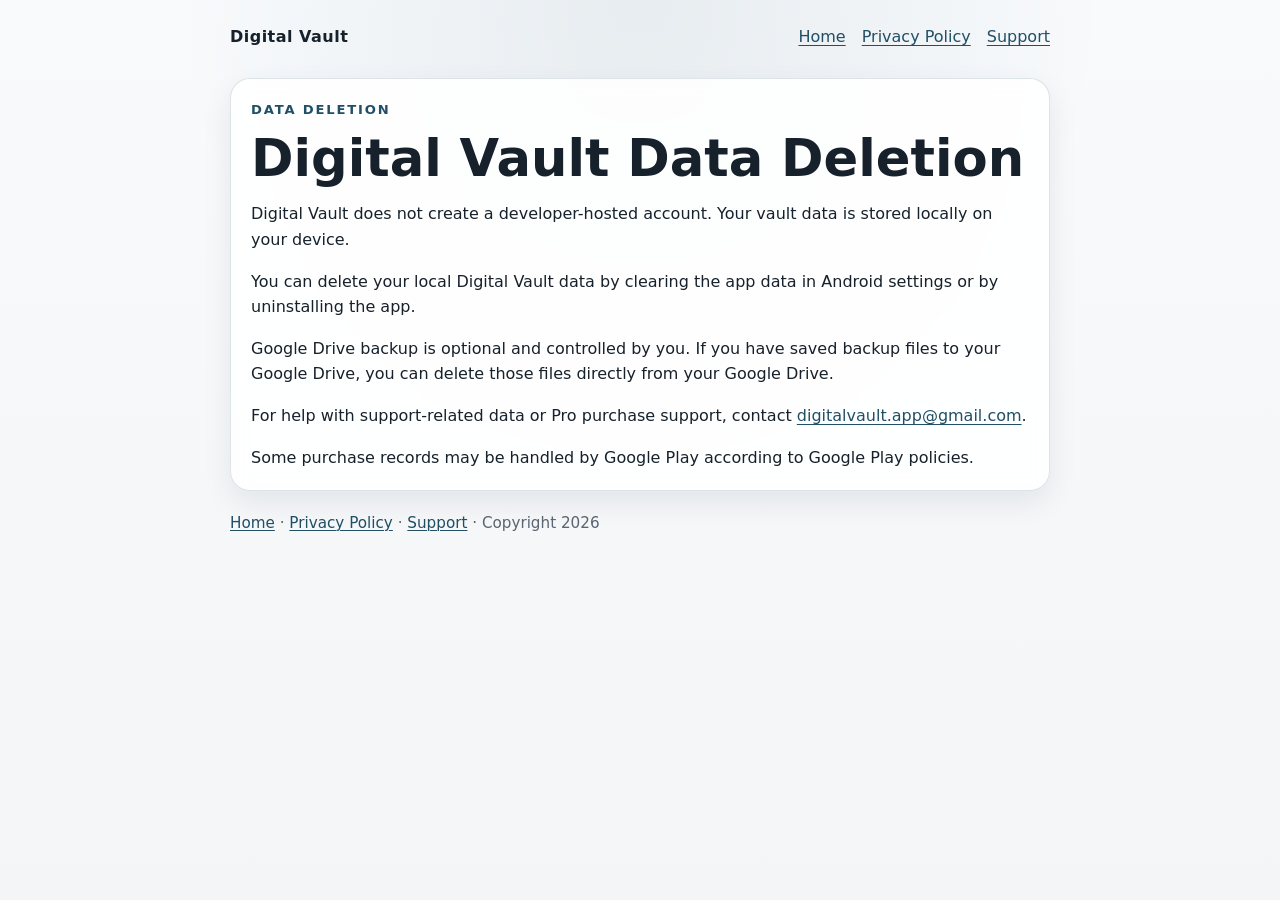
==== data-deletion/index.html @ ee445d63 "Add data deletion page" ====
<!doctype html>
<html lang="en">
<head>
  <meta charset="utf-8">
  <meta name="viewport" content="width=device-width, initial-scale=1">
  <title>Digital Vault Data Deletion</title>
  <meta name="description" content="Data deletion information for Digital Vault.">
  <link rel="stylesheet" href="../assets/styles.css">
</head>
<body>
  <div class="page-shell page-shell-narrow">
    <header class="site-header">
      <a class="brand" href="../">Digital Vault</a>
      <nav class="site-nav" aria-label="Primary">
        <a href="../">Home</a>
        <a href="../privacy/">Privacy Policy</a>
        <a href="../support/">Support</a>
      </nav>
    </header>

    <main class="card page-content">
      <p class="eyebrow">Data deletion</p>
      <h1>Digital Vault Data Deletion</h1>
      <p>
        Digital Vault does not create a developer-hosted account. Your vault data is stored locally on your device.
      </p>
      <p>
        You can delete your local Digital Vault data by clearing the app data in Android settings or by uninstalling
        the app.
      </p>
      <p>
        Google Drive backup is optional and controlled by you. If you have saved backup files to your Google Drive,
        you can delete those files directly from your Google Drive.
      </p>
      <p>
        For help with support-related data or Pro purchase support, contact
        <a href="mailto:digitalvault.app@gmail.com">digitalvault.app@gmail.com</a>.
      </p>
      <p>
        Some purchase records may be handled by Google Play according to Google Play policies.
      </p>
    </main>

    <footer class="site-footer">
      <p>
        <a href="../">Home</a>
        <span aria-hidden="true">&middot;</span>
        <a href="../privacy/">Privacy Policy</a>
        <span aria-hidden="true">&middot;</span>
        <a href="../support/">Support</a>
        <span aria-hidden="true">&middot;</span>
        <span>Copyright 2026</span>
      </p>
    </footer>
  </div>
</body>
</html>
---- assets/styles.css ----
:root {
  color-scheme: light;
  --bg: #f3f5f7;
  --panel: rgba(255, 255, 255, 0.88);
  --text: #17212b;
  --muted: #5b6672;
  --border: #d9e0e7;
  --accent: #214f66;
  --accent-strong: #163848;
  --shadow: 0 12px 30px rgba(18, 31, 45, 0.08);
}

* {
  box-sizing: border-box;
}

html {
  scroll-behavior: smooth;
}

body {
  margin: 0;
  font-family: system-ui, -apple-system, BlinkMacSystemFont, "Segoe UI", sans-serif;
  line-height: 1.6;
  color: var(--text);
  background:
    radial-gradient(circle at top, rgba(33, 79, 102, 0.08), transparent 42%),
    linear-gradient(180deg, #f8fafc 0%, var(--bg) 100%);
  min-height: 100vh;
}

a {
  color: var(--accent);
  text-decoration-thickness: 0.08em;
  text-underline-offset: 0.16em;
}

a:hover {
  color: var(--accent-strong);
}

.page-shell {
  width: min(1100px, calc(100% - 2rem));
  margin: 0 auto;
  padding: 1rem 0 2rem;
}

.page-shell-narrow {
  width: min(820px, calc(100% - 2rem));
}

.site-header,
.site-footer {
  display: flex;
  align-items: center;
  justify-content: space-between;
  gap: 1rem;
}

.site-header {
  padding: 0.5rem 0 1.25rem;
}

.site-footer {
  padding: 1.25rem 0 0.5rem;
  color: var(--muted);
  flex-wrap: wrap;
  font-size: 0.95rem;
}

.brand {
  color: var(--text);
  text-decoration: none;
  font-weight: 700;
  letter-spacing: 0.03em;
}

.site-nav {
  display: flex;
  gap: 1rem;
  flex-wrap: wrap;
}

.card {
  background: var(--panel);
  border: 1px solid rgba(217, 224, 231, 0.9);
  border-radius: 20px;
  box-shadow: var(--shadow);
  backdrop-filter: blur(8px);
}

.hero {
  padding: clamp(1.5rem, 4vw, 3rem);
}

.eyebrow {
  margin: 0 0 0.75rem;
  font-size: 0.82rem;
  letter-spacing: 0.14em;
  text-transform: uppercase;
  color: var(--accent);
  font-weight: 700;
}

h1,
h2,
h3,
p {
  margin-top: 0;
}

h1 {
  font-size: clamp(2.1rem, 4vw, 4rem);
  line-height: 1.05;
  margin-bottom: 1rem;
}

h2 {
  font-size: clamp(1.35rem, 2vw, 1.9rem);
  line-height: 1.2;
  margin-bottom: 0.65rem;
}

h3 {
  font-size: 1.05rem;
  line-height: 1.3;
  margin-bottom: 0.55rem;
}

.lead {
  font-size: 1.07rem;
  color: var(--muted);
  max-width: 62ch;
}

.section-heading {
  margin-bottom: 1rem;
}

.section-lead {
  color: var(--muted);
  max-width: 68ch;
  margin-bottom: 0;
}

.hero-links {
  display: flex;
  gap: 0.85rem;
  flex-wrap: wrap;
  margin-top: 1.5rem;
}

.vault-note {
  margin: 1rem 0 0;
  padding-top: 1rem;
  border-top: 1px solid rgba(217, 224, 231, 0.9);
  color: var(--muted);
  font-size: 0.98rem;
}

.button {
  display: inline-flex;
  align-items: center;
  justify-content: center;
  min-height: 2.75rem;
  padding: 0.7rem 1rem;
  border-radius: 999px;
  border: 1px solid var(--border);
  text-decoration: none;
  font-weight: 600;
}

.button-primary {
  color: #fff;
  background: var(--accent);
  border-color: transparent;
}

.button-primary:hover {
  color: #fff;
  background: var(--accent-strong);
}

.button-secondary {
  color: var(--text);
  background: rgba(255, 255, 255, 0.75);
}

.feature-section {
  margin-top: 1rem;
}

.feature-grid {
  display: grid;
  grid-template-columns: repeat(auto-fit, minmax(220px, 1fr));
  gap: 1rem;
}

.feature-card,
.page-content {
  padding: 1.25rem;
}

.page-content {
  margin-top: 0.5rem;
}

.page-content a {
  overflow-wrap: anywhere;
}

.page-content h2 {
  margin-top: 1.5rem;
}

.page-content p:last-child {
  margin-bottom: 0;
}

.muted {
  color: var(--muted);
}

.android-first {
  margin-top: 1rem;
  padding: 1.25rem;
}

.android-first p:last-child {
  margin-bottom: 0;
}

ul {
  padding-left: 1.2rem;
}

li + li {
  margin-top: 0.35rem;
}

@media (max-width: 800px) {
  .site-header,
  .site-footer {
    align-items: flex-start;
    flex-direction: column;
  }

  .page-shell {
    width: min(1100px, calc(100% - 1.25rem));
  }
}
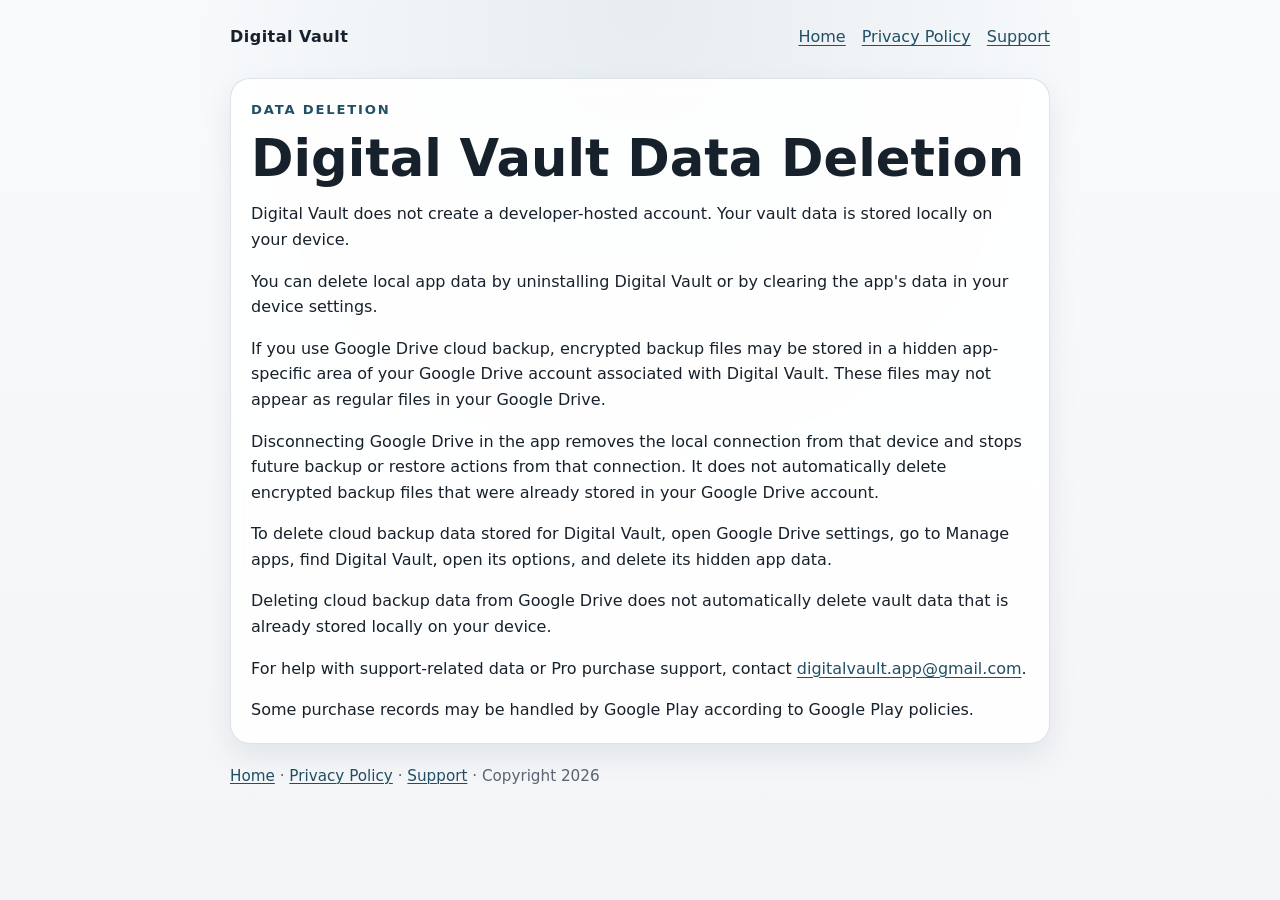
==== commit 715e028c: "Clarify Google Drive backup data deletion policy" ====
--- a/data-deletion/index.html
+++ b/data-deletion/index.html
@@ -25,12 +25,25 @@
         Digital Vault does not create a developer-hosted account. Your vault data is stored locally on your device.
       </p>
       <p>
-        You can delete your local Digital Vault data by clearing the app data in Android settings or by uninstalling
-        the app.
+        You can delete local app data by uninstalling Digital Vault or by clearing the app's data in your device settings.
       </p>
       <p>
-        Google Drive backup is optional and controlled by you. If you have saved backup files to your Google Drive,
-        you can delete those files directly from your Google Drive.
+        If you use Google Drive cloud backup, encrypted backup files may be stored in a hidden app-specific area of
+        your Google Drive account associated with Digital Vault. These files may not appear as regular files in your
+        Google Drive.
+      </p>
+      <p>
+        Disconnecting Google Drive in the app removes the local connection from that device and stops future backup or
+        restore actions from that connection. It does not automatically delete encrypted backup files that were already
+        stored in your Google Drive account.
+      </p>
+      <p>
+        To delete cloud backup data stored for Digital Vault, open Google Drive settings, go to Manage apps, find
+        Digital Vault, open its options, and delete its hidden app data.
+      </p>
+      <p>
+        Deleting cloud backup data from Google Drive does not automatically delete vault data that is already stored
+        locally on your device.
       </p>
       <p>
         For help with support-related data or Pro purchase support, contact
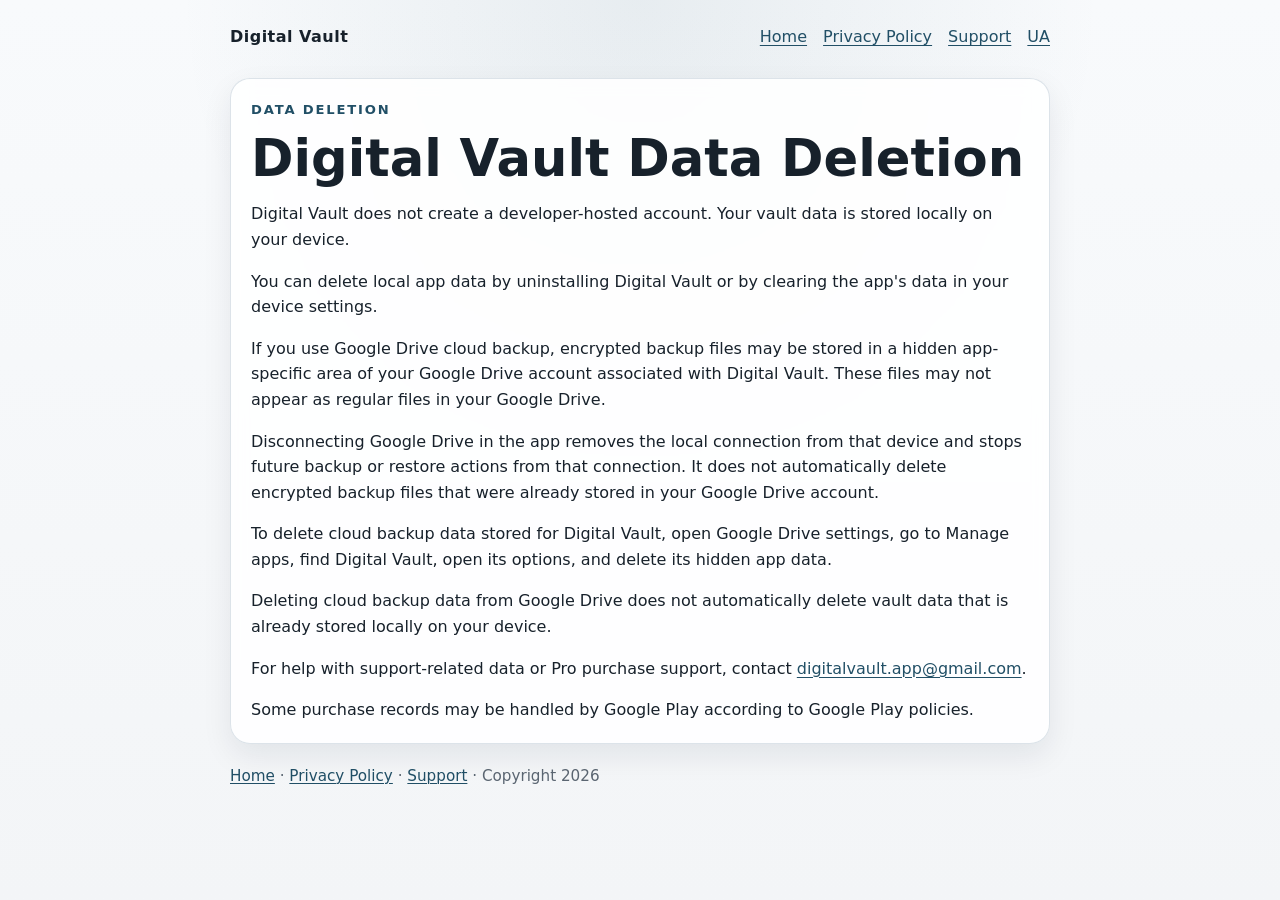
==== commit 5e8bb50f: "Add Ukrainian localized website version and language switchers on all pages" ====
--- a/data-deletion/index.html
+++ b/data-deletion/index.html
@@ -15,6 +15,7 @@
         <a href="../">Home</a>
         <a href="../privacy/">Privacy Policy</a>
         <a href="../support/">Support</a>
+        <a href="../ua/data-deletion/">UA</a>
       </nav>
     </header>
 
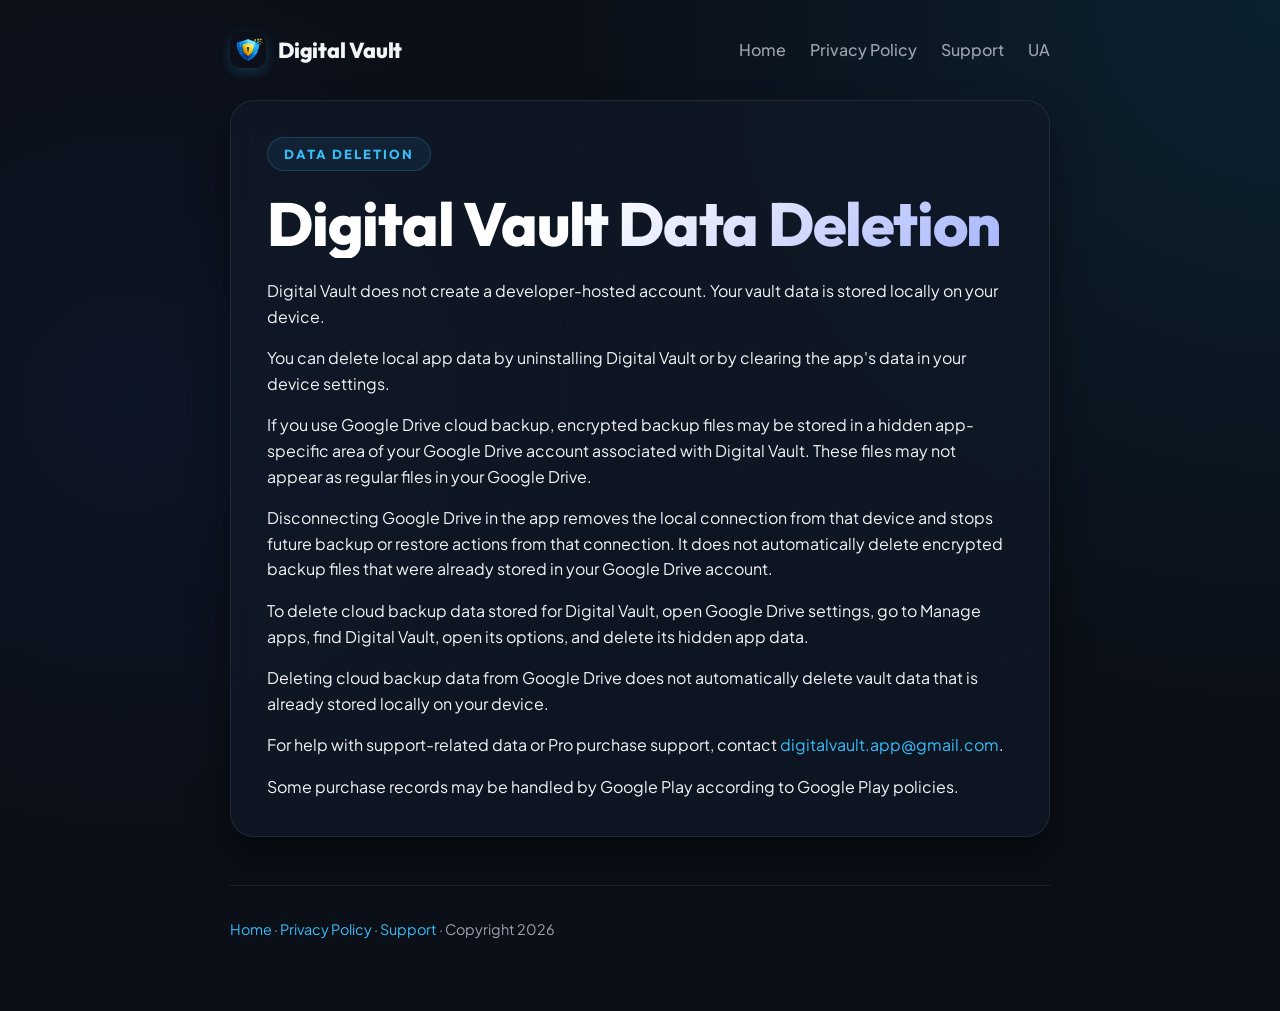
==== commit b7a2bf2a: "feat: Add app logo and apply premium modern dark theme style changes" ====
--- a/data-deletion/index.html
+++ b/data-deletion/index.html
@@ -10,7 +10,10 @@
 <body>
   <div class="page-shell page-shell-narrow">
     <header class="site-header">
-      <a class="brand" href="../">Digital Vault</a>
+      <a class="brand" href="../">
+        <img src="../assets/app_icon.png" alt="Digital Vault Logo">
+        <span>Digital Vault</span>
+      </a>
       <nav class="site-nav" aria-label="Primary">
         <a href="../">Home</a>
         <a href="../privacy/">Privacy Policy</a>
--- a/assets/styles.css
+++ b/assets/styles.css
@@ -1,13 +1,16 @@
+@import url('https://fonts.googleapis.com/css2?family=Outfit:wght@300;400;500;600;700;800&family=Plus+Jakarta+Sans:wght@300;400;500;600;700&display=swap');
+
 :root {
-  color-scheme: light;
-  --bg: #f3f5f7;
-  --panel: rgba(255, 255, 255, 0.88);
-  --text: #17212b;
-  --muted: #5b6672;
-  --border: #d9e0e7;
-  --accent: #214f66;
-  --accent-strong: #163848;
-  --shadow: 0 12px 30px rgba(18, 31, 45, 0.08);
+  color-scheme: dark;
+  --bg: #0b0f17;
+  --panel: rgba(17, 24, 39, 0.75);
+  --text: #f3f4f6;
+  --muted: #9ca3af;
+  --border: rgba(255, 255, 255, 0.08);
+  --accent: #38bdf8;
+  --accent-strong: #0ea5e9;
+  --accent-glow: rgba(56, 189, 248, 0.12);
+  --shadow: 0 20px 40px rgba(0, 0, 0, 0.45);
 }
 
 * {
@@ -20,19 +23,20 @@
 
 body {
   margin: 0;
-  font-family: system-ui, -apple-system, BlinkMacSystemFont, "Segoe UI", sans-serif;
+  font-family: 'Plus Jakarta Sans', -apple-system, BlinkMacSystemFont, "Segoe UI", Roboto, sans-serif;
   line-height: 1.6;
   color: var(--text);
-  background:
-    radial-gradient(circle at top, rgba(33, 79, 102, 0.08), transparent 42%),
-    linear-gradient(180deg, #f8fafc 0%, var(--bg) 100%);
+  background: 
+    radial-gradient(circle at top right, rgba(14, 165, 233, 0.12), transparent 45%),
+    radial-gradient(circle at 10% 40%, rgba(37, 99, 235, 0.08), transparent 35%),
+    var(--bg);
   min-height: 100vh;
 }
 
 a {
   color: var(--accent);
-  text-decoration-thickness: 0.08em;
-  text-underline-offset: 0.16em;
+  text-decoration: none;
+  transition: color 0.2s ease;
 }
 
 a:hover {
@@ -42,7 +46,7 @@
 .page-shell {
   width: min(1100px, calc(100% - 2rem));
   margin: 0 auto;
-  padding: 1rem 0 2rem;
+  padding: 1.5rem 0 3rem;
 }
 
 .page-shell-narrow {
@@ -58,48 +62,105 @@
 }
 
 .site-header {
-  padding: 0.5rem 0 1.25rem;
+  padding: 0.5rem 0 2rem;
 }
 
 .site-footer {
-  padding: 1.25rem 0 0.5rem;
+  margin-top: 3rem;
+  padding: 2rem 0 0.5rem;
+  border-top: 1px solid var(--border);
   color: var(--muted);
   flex-wrap: wrap;
-  font-size: 0.95rem;
+  font-size: 0.9rem;
 }
 
 .brand {
   color: var(--text);
   text-decoration: none;
-  font-weight: 700;
-  letter-spacing: 0.03em;
+  font-weight: 800;
+  letter-spacing: -0.01em;
+  font-family: 'Outfit', sans-serif;
+  display: inline-flex;
+  align-items: center;
+  gap: 0.75rem;
+  font-size: 1.35rem;
+}
+
+.brand img {
+  width: 36px;
+  height: 36px;
+  border-radius: 10px;
+  box-shadow: 0 4px 12px rgba(56, 189, 248, 0.2);
 }
 
 .site-nav {
   display: flex;
-  gap: 1rem;
+  gap: 1.5rem;
   flex-wrap: wrap;
+  align-items: center;
+}
+
+.site-nav a {
+  color: var(--muted);
+  font-weight: 500;
+}
+
+.site-nav a:hover {
+  color: var(--accent);
+}
+
+.site-nav a.lang-switch {
+  background: rgba(255, 255, 255, 0.05);
+  border: 1px solid var(--border);
+  padding: 0.3rem 0.65rem;
+  border-radius: 6px;
+  font-size: 0.85rem;
+}
+
+.site-nav a.lang-switch:hover {
+  background: var(--accent-glow);
+  border-color: var(--accent);
 }
 
 .card {
   background: var(--panel);
-  border: 1px solid rgba(217, 224, 231, 0.9);
-  border-radius: 20px;
+  border: 1px solid var(--border);
+  border-radius: 28px;
   box-shadow: var(--shadow);
-  backdrop-filter: blur(8px);
+  backdrop-filter: blur(16px);
+  transition: transform 0.3s cubic-bezier(0.16, 1, 0.3, 1), border-color 0.3s ease, box-shadow 0.3s ease;
 }
 
 .hero {
-  padding: clamp(1.5rem, 4vw, 3rem);
+  padding: clamp(2.5rem, 6vw, 4.5rem) clamp(1.5rem, 4vw, 3rem);
+  text-align: center;
+  display: flex;
+  flex-direction: column;
+  align-items: center;
+  position: relative;
+  overflow: hidden;
+  background: radial-gradient(circle at bottom, rgba(56, 189, 248, 0.07), transparent 60%), var(--panel);
+}
+
+.hero:hover {
+  transform: translateY(-2px);
+  border-color: rgba(56, 189, 248, 0.2);
+  box-shadow: 0 30px 60px rgba(0, 0, 0, 0.5), 0 0 30px rgba(56, 189, 248, 0.05);
 }
 
 .eyebrow {
-  margin: 0 0 0.75rem;
+  margin: 0 0 1.25rem;
   font-size: 0.82rem;
-  letter-spacing: 0.14em;
+  letter-spacing: 0.15em;
   text-transform: uppercase;
   color: var(--accent);
   font-weight: 700;
+  background: rgba(56, 189, 248, 0.08);
+  padding: 0.35rem 1rem;
+  border-radius: 999px;
+  border: 1px solid rgba(56, 189, 248, 0.2);
+  display: inline-block;
+  font-family: 'Outfit', sans-serif;
 }
 
 h1,
@@ -109,100 +170,140 @@
   margin-top: 0;
 }
 
+h1, h2, h3 {
+  font-family: 'Outfit', sans-serif;
+}
+
 h1 {
-  font-size: clamp(2.1rem, 4vw, 4rem);
-  line-height: 1.05;
-  margin-bottom: 1rem;
+  font-size: clamp(2.2rem, 5vw, 3.8rem);
+  line-height: 1.1;
+  margin-bottom: 1.25rem;
+  background: linear-gradient(135deg, #ffffff 40%, #a5b4fc 100%);
+  -webkit-background-clip: text;
+  -webkit-text-fill-color: transparent;
+  font-weight: 800;
+  letter-spacing: -0.02em;
 }
 
 h2 {
-  font-size: clamp(1.35rem, 2vw, 1.9rem);
+  font-size: clamp(1.6rem, 3vw, 2.2rem);
   line-height: 1.2;
+  margin-bottom: 0.85rem;
+  background: linear-gradient(135deg, #ffffff 60%, #9ca3af 100%);
+  -webkit-background-clip: text;
+  -webkit-text-fill-color: transparent;
+  font-weight: 700;
+  letter-spacing: -0.01em;
+}
+
+h3 {
+  font-size: 1.2rem;
+  line-height: 1.3;
   margin-bottom: 0.65rem;
-}
-
-h3 {
+  color: #ffffff;
+}
+
+.lead {
+  font-size: 1.15rem;
+  color: var(--muted);
+  max-width: 60ch;
+  line-height: 1.6;
+}
+
+.section-heading {
+  margin: 4rem 0 2rem;
+  text-align: center;
+}
+
+.section-heading .eyebrow {
+  margin-bottom: 0.85rem;
+}
+
+.section-lead {
+  color: var(--muted);
+  max-width: 64ch;
+  margin: 0 auto;
   font-size: 1.05rem;
-  line-height: 1.3;
-  margin-bottom: 0.55rem;
-}
-
-.lead {
-  font-size: 1.07rem;
-  color: var(--muted);
-  max-width: 62ch;
-}
-
-.section-heading {
-  margin-bottom: 1rem;
-}
-
-.section-lead {
-  color: var(--muted);
-  max-width: 68ch;
-  margin-bottom: 0;
 }
 
 .hero-links {
   display: flex;
-  gap: 0.85rem;
+  gap: 1rem;
   flex-wrap: wrap;
-  margin-top: 1.5rem;
+  margin-top: 2rem;
+  justify-content: center;
 }
 
 .vault-note {
-  margin: 1rem 0 0;
-  padding-top: 1rem;
-  border-top: 1px solid rgba(217, 224, 231, 0.9);
-  color: var(--muted);
-  font-size: 0.98rem;
+  margin: 2rem 0 0;
+  padding-top: 1.5rem;
+  border-top: 1px solid var(--border);
+  color: var(--muted);
+  font-size: 0.9rem;
 }
 
 .button {
   display: inline-flex;
   align-items: center;
   justify-content: center;
-  min-height: 2.75rem;
-  padding: 0.7rem 1rem;
+  min-height: 3.25rem;
+  padding: 0.85rem 2rem;
   border-radius: 999px;
-  border: 1px solid var(--border);
-  text-decoration: none;
   font-weight: 600;
+  transition: all 0.2s cubic-bezier(0.16, 1, 0.3, 1);
+  font-size: 1rem;
 }
 
 .button-primary {
-  color: #fff;
-  background: var(--accent);
-  border-color: transparent;
+  color: #0b0f17;
+  background: linear-gradient(135deg, var(--accent) 0%, #60a5fa 100%);
+  border: none;
+  box-shadow: 0 6px 20px rgba(56, 189, 248, 0.25);
 }
 
 .button-primary:hover {
-  color: #fff;
-  background: var(--accent-strong);
+  transform: translateY(-2px);
+  box-shadow: 0 10px 25px rgba(56, 189, 248, 0.4);
+  background: linear-gradient(135deg, #0ea5e9 0%, #3b82f6 100%);
+  color: #ffffff;
 }
 
 .button-secondary {
   color: var(--text);
-  background: rgba(255, 255, 255, 0.75);
+  background: rgba(255, 255, 255, 0.05);
+  border: 1px solid var(--border);
+}
+
+.button-secondary:hover {
+  background: rgba(255, 255, 255, 0.09);
+  transform: translateY(-2px);
+  border-color: rgba(255, 255, 255, 0.2);
 }
 
 .feature-section {
-  margin-top: 1rem;
+  margin-top: 1.5rem;
 }
 
 .feature-grid {
   display: grid;
-  grid-template-columns: repeat(auto-fit, minmax(220px, 1fr));
-  gap: 1rem;
-}
-
-.feature-card,
+  grid-template-columns: repeat(auto-fit, minmax(280px, 1fr));
+  gap: 1.25rem;
+}
+
+.feature-card {
+  padding: 1.75rem;
+  border-radius: 24px;
+}
+
+.feature-card:hover {
+  transform: translateY(-4px);
+  border-color: rgba(56, 189, 248, 0.25);
+  box-shadow: 0 25px 50px rgba(0, 0, 0, 0.5), 0 0 25px rgba(56, 189, 248, 0.07);
+}
+
 .page-content {
-  padding: 1.25rem;
-}
-
-.page-content {
-  margin-top: 0.5rem;
+  padding: 2.25rem 2.25rem;
+  border-radius: 24px;
 }
 
 .page-content a {
@@ -210,7 +311,9 @@
 }
 
 .page-content h2 {
-  margin-top: 1.5rem;
+  margin-top: 2rem;
+  color: #ffffff;
+  font-size: 1.45rem;
 }
 
 .page-content p:last-child {
@@ -222,12 +325,20 @@
 }
 
 .android-first {
-  margin-top: 1rem;
-  padding: 1.25rem;
-}
-
-.android-first p:last-child {
-  margin-bottom: 0;
+  margin-top: 2rem;
+  padding: 2rem;
+  text-align: center;
+  background: radial-gradient(circle at top left, rgba(56, 189, 248, 0.04), transparent 50%), var(--panel);
+}
+
+.android-first .eyebrow {
+  margin-bottom: 1rem;
+}
+
+.android-first p {
+  max-width: 64ch;
+  margin: 0 auto;
+  color: var(--muted);
 }
 
 ul {
@@ -235,7 +346,7 @@
 }
 
 li + li {
-  margin-top: 0.35rem;
+  margin-top: 0.45rem;
 }
 
 @media (max-width: 800px) {
@@ -243,9 +354,10 @@
   .site-footer {
     align-items: flex-start;
     flex-direction: column;
+    gap: 1.25rem;
   }
 
   .page-shell {
-    width: min(1100px, calc(100% - 1.25rem));
+    width: min(1100px, calc(100% - 1.5rem));
   }
 }
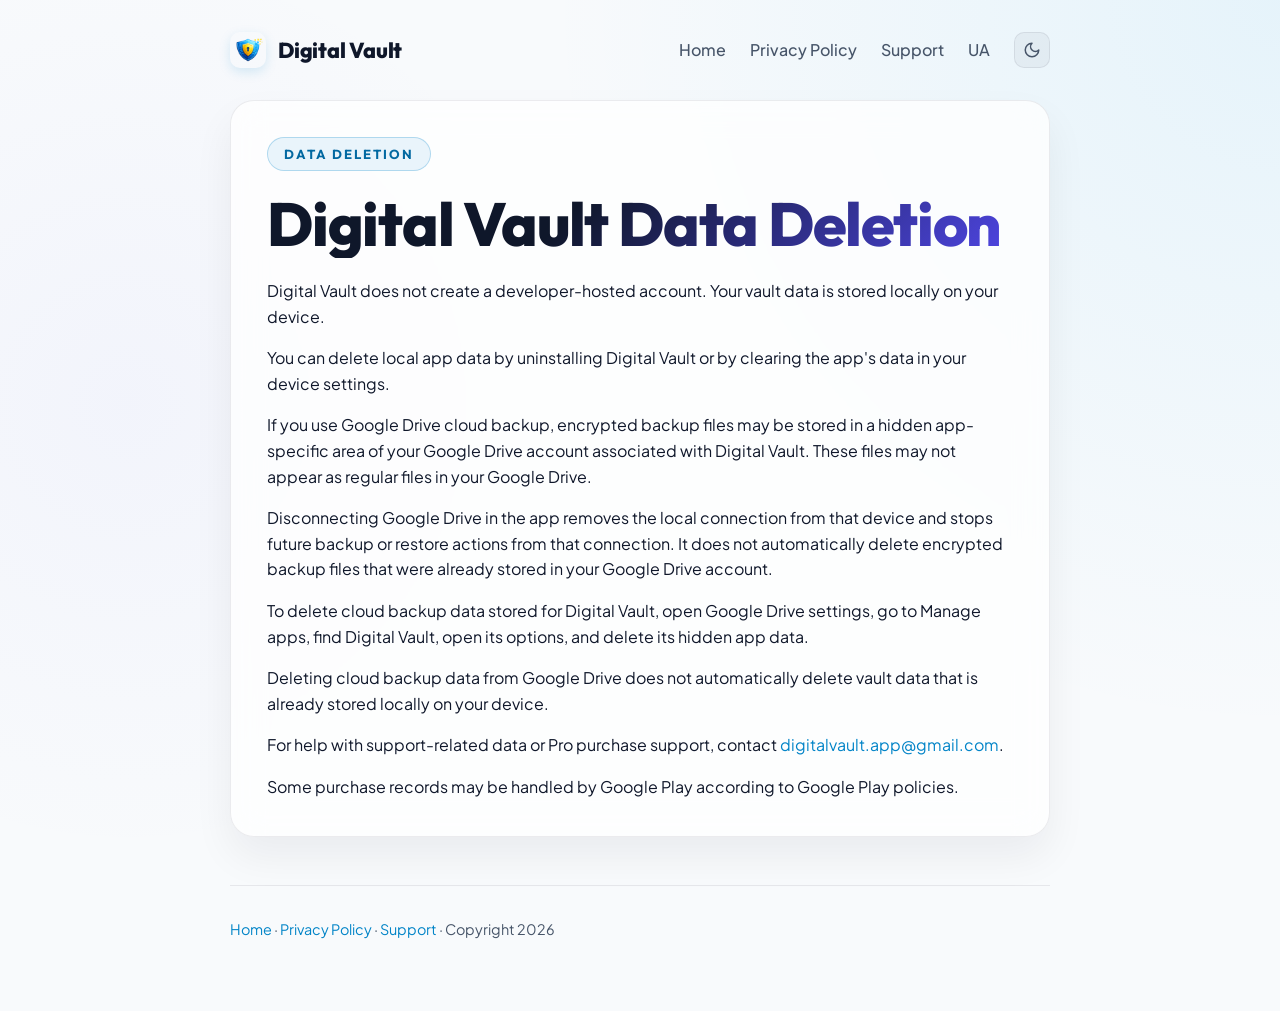
==== commit 478cf611: "feat: implement light/dark theme switch with premium toggle button and localStorage persistence" ====
--- a/data-deletion/index.html
+++ b/data-deletion/index.html
@@ -5,7 +5,16 @@
   <meta name="viewport" content="width=device-width, initial-scale=1">
   <title>Digital Vault Data Deletion</title>
   <meta name="description" content="Data deletion information for Digital Vault.">
+  <link rel="icon" type="image/png" href="../assets/app_icon.png">
   <link rel="stylesheet" href="../assets/styles.css">
+  <script>
+    (function() {
+      const savedTheme = localStorage.getItem('theme');
+      const prefersDark = window.matchMedia('(prefers-color-scheme: dark)').matches;
+      const theme = savedTheme || (prefersDark ? 'dark' : 'light');
+      document.documentElement.setAttribute('data-theme', theme);
+    })();
+  </script>
 </head>
 <body>
   <div class="page-shell page-shell-narrow">
@@ -19,6 +28,22 @@
         <a href="../privacy/">Privacy Policy</a>
         <a href="../support/">Support</a>
         <a href="../ua/data-deletion/">UA</a>
+        <button class="theme-toggle-btn" id="theme-toggle" aria-label="Toggle theme" title="Toggle theme">
+          <svg class="sun-icon" viewBox="0 0 24 24" fill="none" stroke="currentColor" stroke-width="2" stroke-linecap="round" stroke-linejoin="round">
+            <circle cx="12" cy="12" r="4"></circle>
+            <path d="M12 2v2"></path>
+            <path d="M12 20v2"></path>
+            <path d="M4.93 4.93l1.41 1.41"></path>
+            <path d="M17.66 17.66l1.41 1.41"></path>
+            <path d="M2 12h2"></path>
+            <path d="M20 12h2"></path>
+            <path d="M6.34 17.66l-1.41 1.41"></path>
+            <path d="M19.07 4.93l-1.41 1.41"></path>
+          </svg>
+          <svg class="moon-icon" viewBox="0 0 24 24" fill="none" stroke="currentColor" stroke-width="2" stroke-linecap="round" stroke-linejoin="round">
+            <path d="M12 3a6 6 0 0 0 9 9 9 9 0 1 1-9-9Z"></path>
+          </svg>
+        </button>
       </nav>
     </header>
 
@@ -70,5 +95,13 @@
       </p>
     </footer>
   </div>
+  <script>
+    document.getElementById('theme-toggle').addEventListener('click', () => {
+      const currentTheme = document.documentElement.getAttribute('data-theme') || 'dark';
+      const newTheme = currentTheme === 'dark' ? 'light' : 'dark';
+      document.documentElement.setAttribute('data-theme', newTheme);
+      localStorage.setItem('theme', newTheme);
+    });
+  </script>
 </body>
 </html>
--- a/assets/styles.css
+++ b/assets/styles.css
@@ -11,6 +11,83 @@
   --accent-strong: #0ea5e9;
   --accent-glow: rgba(56, 189, 248, 0.12);
   --shadow: 0 20px 40px rgba(0, 0, 0, 0.45);
+
+  /* Background Glow Gradients */
+  --bg-glow-1: rgba(14, 165, 233, 0.12);
+  --bg-glow-2: rgba(37, 99, 235, 0.08);
+
+  /* Typography Colors */
+  --h1-gradient: linear-gradient(135deg, #ffffff 40%, #a5b4fc 100%);
+  --h2-gradient: linear-gradient(135deg, #ffffff 60%, #9ca3af 100%);
+  --h3-color: #ffffff;
+  --h2-page-content-color: #ffffff;
+
+  /* Card/Hero Glow and Shadows */
+  --hero-glow: rgba(56, 189, 248, 0.07);
+  --border-hover: rgba(56, 189, 248, 0.2);
+  --hero-shadow-hover: 0 30px 60px rgba(0, 0, 0, 0.5), 0 0 30px rgba(56, 189, 248, 0.05);
+  --card-border-hover: rgba(56, 189, 248, 0.25);
+  --card-shadow-hover: 0 25px 50px rgba(0, 0, 0, 0.5), 0 0 25px rgba(56, 189, 248, 0.07);
+  --brand-shadow: 0 4px 12px rgba(56, 189, 248, 0.2);
+  --eyebrow-border: rgba(56, 189, 248, 0.2);
+
+  /* Buttons */
+  --btn-primary-text: #0b0f17;
+  --btn-primary-text-hover: #ffffff;
+  --btn-primary-gradient-end: #60a5fa;
+  --btn-primary-gradient-hover-end: #3b82f6;
+  --btn-primary-shadow: 0 6px 20px rgba(56, 189, 248, 0.25);
+  --btn-primary-shadow-hover: 0 10px 25px rgba(56, 189, 248, 0.4);
+  --btn-secondary-bg: rgba(255, 255, 255, 0.05);
+  --btn-secondary-bg-hover: rgba(255, 255, 255, 0.09);
+  --btn-secondary-border-hover: rgba(255, 255, 255, 0.2);
+
+  --android-first-glow: rgba(56, 189, 248, 0.04);
+}
+
+html[data-theme="light"] {
+  color-scheme: light;
+  --bg: #f8fafc;
+  --panel: rgba(255, 255, 255, 0.75);
+  --text: #0f172a;
+  --muted: #475569;
+  --border: rgba(15, 23, 42, 0.08);
+  --accent: #0284c7;
+  --accent-strong: #0369a1;
+  --accent-glow: rgba(2, 132, 199, 0.08);
+  --shadow: 0 20px 40px rgba(15, 23, 42, 0.06);
+
+  /* Background Glow Gradients */
+  --bg-glow-1: rgba(14, 165, 233, 0.08);
+  --bg-glow-2: rgba(99, 102, 241, 0.04);
+
+  /* Typography Colors */
+  --h1-gradient: linear-gradient(135deg, #0f172a 40%, #4f46e5 100%);
+  --h2-gradient: linear-gradient(135deg, #0f172a 60%, #475569 100%);
+  --h3-color: #0f172a;
+  --h2-page-content-color: #0f172a;
+
+  /* Card/Hero Glow and Shadows */
+  --hero-glow: rgba(56, 189, 248, 0.04);
+  --border-hover: rgba(56, 189, 248, 0.35);
+  --hero-shadow-hover: 0 30px 60px rgba(15, 23, 42, 0.1), 0 0 30px rgba(56, 189, 248, 0.08);
+  --card-border-hover: rgba(56, 189, 248, 0.35);
+  --card-shadow-hover: 0 25px 50px rgba(15, 23, 42, 0.08), 0 0 25px rgba(56, 189, 248, 0.08);
+  --brand-shadow: 0 4px 12px rgba(2, 132, 199, 0.15);
+  --eyebrow-border: rgba(2, 132, 199, 0.25);
+
+  /* Buttons */
+  --btn-primary-text: #ffffff;
+  --btn-primary-text-hover: #ffffff;
+  --btn-primary-gradient-end: #2563eb;
+  --btn-primary-gradient-hover-end: #1d4ed8;
+  --btn-primary-shadow: 0 6px 20px rgba(2, 132, 199, 0.2);
+  --btn-primary-shadow-hover: 0 10px 25px rgba(2, 132, 199, 0.35);
+  --btn-secondary-bg: rgba(15, 23, 42, 0.04);
+  --btn-secondary-bg-hover: rgba(15, 23, 42, 0.08);
+  --btn-secondary-border-hover: rgba(15, 23, 42, 0.16);
+
+  --android-first-glow: rgba(56, 189, 248, 0.02);
 }
 
 * {
@@ -27,8 +104,8 @@
   line-height: 1.6;
   color: var(--text);
   background: 
-    radial-gradient(circle at top right, rgba(14, 165, 233, 0.12), transparent 45%),
-    radial-gradient(circle at 10% 40%, rgba(37, 99, 235, 0.08), transparent 35%),
+    radial-gradient(circle at top right, var(--bg-glow-1), transparent 45%),
+    radial-gradient(circle at 10% 40%, var(--bg-glow-2), transparent 35%),
     var(--bg);
   min-height: 100vh;
 }
@@ -90,7 +167,7 @@
   width: 36px;
   height: 36px;
   border-radius: 10px;
-  box-shadow: 0 4px 12px rgba(56, 189, 248, 0.2);
+  box-shadow: var(--brand-shadow);
 }
 
 .site-nav {
@@ -110,7 +187,7 @@
 }
 
 .site-nav a.lang-switch {
-  background: rgba(255, 255, 255, 0.05);
+  background: var(--btn-secondary-bg);
   border: 1px solid var(--border);
   padding: 0.3rem 0.65rem;
   border-radius: 6px;
@@ -139,13 +216,13 @@
   align-items: center;
   position: relative;
   overflow: hidden;
-  background: radial-gradient(circle at bottom, rgba(56, 189, 248, 0.07), transparent 60%), var(--panel);
+  background: radial-gradient(circle at bottom, var(--hero-glow), transparent 60%), var(--panel);
 }
 
 .hero:hover {
   transform: translateY(-2px);
-  border-color: rgba(56, 189, 248, 0.2);
-  box-shadow: 0 30px 60px rgba(0, 0, 0, 0.5), 0 0 30px rgba(56, 189, 248, 0.05);
+  border-color: var(--border-hover);
+  box-shadow: var(--hero-shadow-hover);
 }
 
 .eyebrow {
@@ -153,12 +230,12 @@
   font-size: 0.82rem;
   letter-spacing: 0.15em;
   text-transform: uppercase;
-  color: var(--accent);
+  color: var(--accent-strong);
   font-weight: 700;
-  background: rgba(56, 189, 248, 0.08);
+  background: var(--accent-glow);
   padding: 0.35rem 1rem;
   border-radius: 999px;
-  border: 1px solid rgba(56, 189, 248, 0.2);
+  border: 1px solid var(--eyebrow-border);
   display: inline-block;
   font-family: 'Outfit', sans-serif;
 }
@@ -178,7 +255,7 @@
   font-size: clamp(2.2rem, 5vw, 3.8rem);
   line-height: 1.1;
   margin-bottom: 1.25rem;
-  background: linear-gradient(135deg, #ffffff 40%, #a5b4fc 100%);
+  background: var(--h1-gradient);
   -webkit-background-clip: text;
   -webkit-text-fill-color: transparent;
   font-weight: 800;
@@ -189,7 +266,7 @@
   font-size: clamp(1.6rem, 3vw, 2.2rem);
   line-height: 1.2;
   margin-bottom: 0.85rem;
-  background: linear-gradient(135deg, #ffffff 60%, #9ca3af 100%);
+  background: var(--h2-gradient);
   -webkit-background-clip: text;
   -webkit-text-fill-color: transparent;
   font-weight: 700;
@@ -200,7 +277,7 @@
   font-size: 1.2rem;
   line-height: 1.3;
   margin-bottom: 0.65rem;
-  color: #ffffff;
+  color: var(--h3-color);
 }
 
 .lead {
@@ -255,29 +332,29 @@
 }
 
 .button-primary {
-  color: #0b0f17;
-  background: linear-gradient(135deg, var(--accent) 0%, #60a5fa 100%);
+  color: var(--btn-primary-text);
+  background: linear-gradient(135deg, var(--accent) 0%, var(--btn-primary-gradient-end) 100%);
   border: none;
-  box-shadow: 0 6px 20px rgba(56, 189, 248, 0.25);
+  box-shadow: var(--btn-primary-shadow);
 }
 
 .button-primary:hover {
   transform: translateY(-2px);
-  box-shadow: 0 10px 25px rgba(56, 189, 248, 0.4);
-  background: linear-gradient(135deg, #0ea5e9 0%, #3b82f6 100%);
-  color: #ffffff;
+  box-shadow: var(--btn-primary-shadow-hover);
+  background: linear-gradient(135deg, var(--accent-strong) 0%, var(--btn-primary-gradient-hover-end) 100%);
+  color: var(--btn-primary-text-hover);
 }
 
 .button-secondary {
   color: var(--text);
-  background: rgba(255, 255, 255, 0.05);
+  background: var(--btn-secondary-bg);
   border: 1px solid var(--border);
 }
 
 .button-secondary:hover {
-  background: rgba(255, 255, 255, 0.09);
+  background: var(--btn-secondary-bg-hover);
   transform: translateY(-2px);
-  border-color: rgba(255, 255, 255, 0.2);
+  border-color: var(--btn-secondary-border-hover);
 }
 
 .feature-section {
@@ -297,8 +374,8 @@
 
 .feature-card:hover {
   transform: translateY(-4px);
-  border-color: rgba(56, 189, 248, 0.25);
-  box-shadow: 0 25px 50px rgba(0, 0, 0, 0.5), 0 0 25px rgba(56, 189, 248, 0.07);
+  border-color: var(--card-border-hover);
+  box-shadow: var(--card-shadow-hover);
 }
 
 .page-content {
@@ -312,7 +389,7 @@
 
 .page-content h2 {
   margin-top: 2rem;
-  color: #ffffff;
+  color: var(--h2-page-content-color);
   font-size: 1.45rem;
 }
 
@@ -328,7 +405,7 @@
   margin-top: 2rem;
   padding: 2rem;
   text-align: center;
-  background: radial-gradient(circle at top left, rgba(56, 189, 248, 0.04), transparent 50%), var(--panel);
+  background: radial-gradient(circle at top left, var(--android-first-glow), transparent 50%), var(--panel);
 }
 
 .android-first .eyebrow {
@@ -361,3 +438,55 @@
     width: min(1100px, calc(100% - 1.5rem));
   }
 }
+
+/* Theme Toggle Button Styling */
+.theme-toggle-btn {
+  background: var(--btn-secondary-bg);
+  border: 1px solid var(--border);
+  color: var(--muted);
+  cursor: pointer;
+  width: 36px;
+  height: 36px;
+  border-radius: 10px;
+  display: inline-flex;
+  align-items: center;
+  justify-content: center;
+  position: relative;
+  transition: all 0.3s cubic-bezier(0.16, 1, 0.3, 1);
+  padding: 0;
+}
+
+.theme-toggle-btn:hover {
+  background: var(--accent-glow);
+  border-color: var(--accent);
+  color: var(--accent);
+  transform: translateY(-1px);
+}
+
+.theme-toggle-btn svg {
+  width: 18px;
+  height: 18px;
+  position: absolute;
+  transition: transform 0.5s cubic-bezier(0.16, 1, 0.3, 1), opacity 0.3s ease;
+}
+
+/* Light/Dark Toggle Transitions */
+/* Default (Dark theme): Show Sun, hide Moon */
+html[data-theme="dark"] .theme-toggle-btn .sun-icon {
+  opacity: 1;
+  transform: rotate(0deg) scale(1);
+}
+html[data-theme="dark"] .theme-toggle-btn .moon-icon {
+  opacity: 0;
+  transform: rotate(90deg) scale(0);
+}
+
+/* Light theme overrides: Show Moon, hide Sun */
+html[data-theme="light"] .theme-toggle-btn .sun-icon {
+  opacity: 0;
+  transform: rotate(-90deg) scale(0);
+}
+html[data-theme="light"] .theme-toggle-btn .moon-icon {
+  opacity: 1;
+  transform: rotate(0deg) scale(1);
+}
